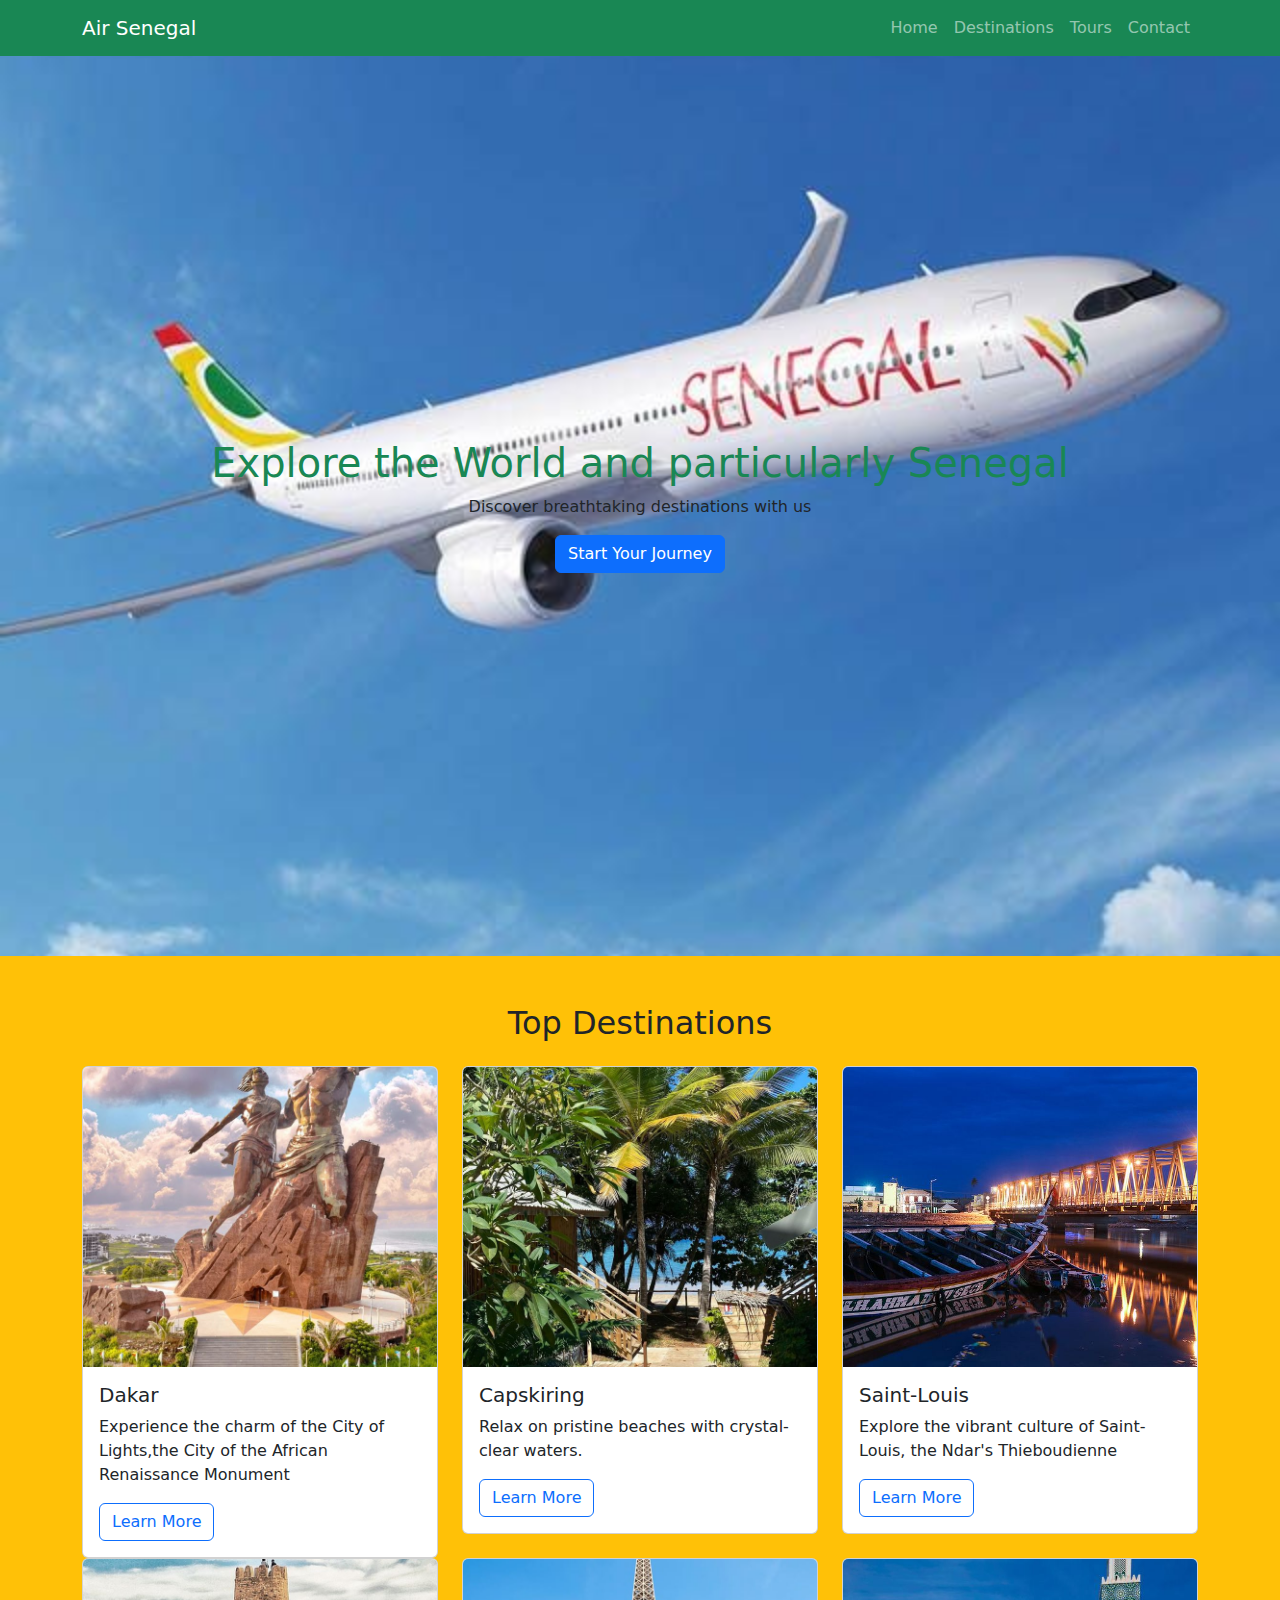
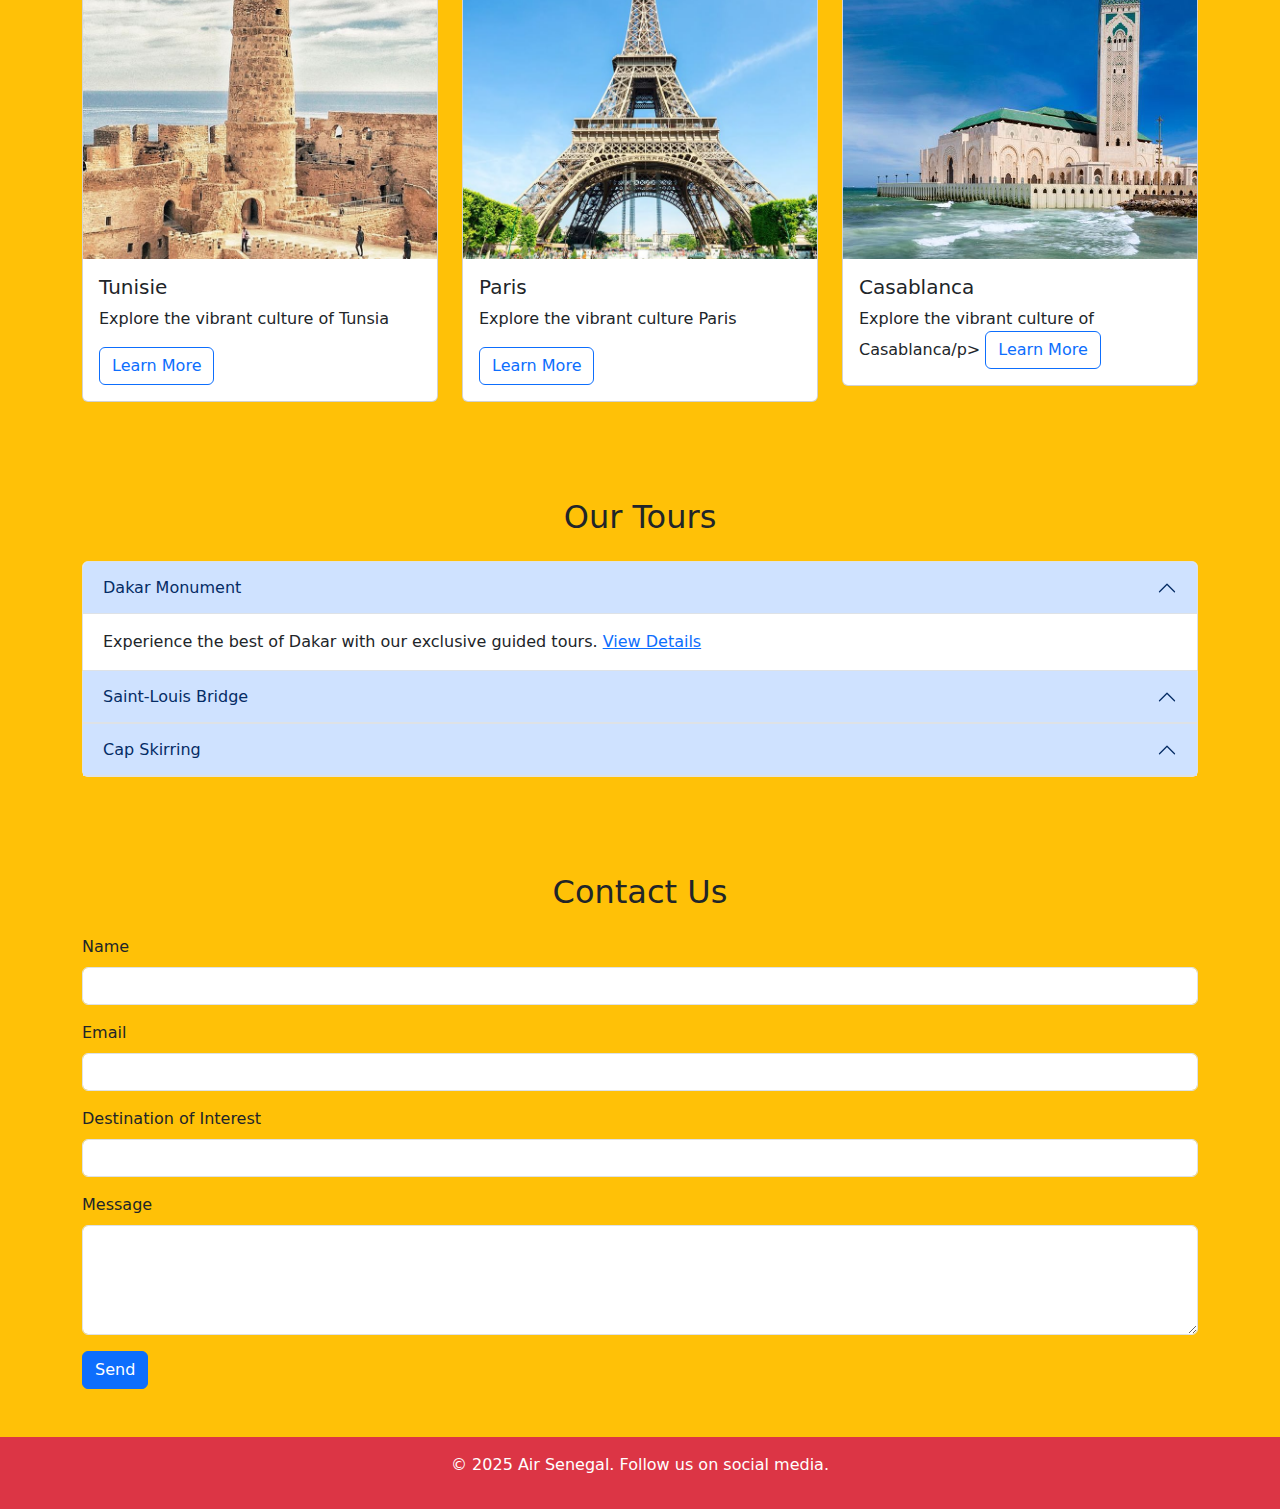
==== Agency_travel/index.html @ ef2d802b "Creating the first version of my travel agency air sengal website version 1.0" ====
<!DOCTYPE html>
<html lang="en">
<head>
    <meta charset="UTF-8">
    <meta name="viewport" content="width=device-width, initial-scale=1">
    <title>Travel Agency</title>
    <link href="https://cdn.jsdelivr.net/npm/bootstrap@5.3.0/dist/css/bootstrap.min.css" rel="stylesheet">
    <link rel="stylesheet" href="styles.css">
</head>
<body class="bg-warning">
    <!-- Navbar -->
    <nav class="navbar navbar-expand-lg navbar-dark bg-success">
        <div class="container">
            <a class="navbar-brand" href="#">Air Senegal</a>
            <button class="navbar-toggler" type="button" data-bs-toggle="collapse" data-bs-target="#navbarNav">
                <span class="navbar-toggler-icon"></span>
            </button>
            <div class="collapse navbar-collapse" id="navbarNav">
                <ul class="navbar-nav ms-auto">
                    <li class="nav-item"><a class="nav-link" href="#home">Home</a></li>
                    <li class="nav-item"><a class="nav-link" href="#destinations">Destinations</a></li>
                    <li class="nav-item"><a class="nav-link" href="#tours">Tours</a></li>
                    <li class="nav-item"><a class="nav-link" href="#contact">Contact</a></li>
                </ul>
            </div>
        </div>
    </nav>

    <!-- Hero Section -->
    <header id="home" class="vh-100 d-flex align-items-center justify-content-center text-center text-success" style="background: url('./image/airsenegal.jfif') no-repeat center center/cover;">
        <div>
            <h1>Explore the World and particularly Senegal</h1>
            <p class="text-dark">Discover breathtaking destinations with us</p>
            <a href="#destinations" class="btn btn-primary">Start Your Journey</a>
        </div>
    </header>

    <!-- Destinations Section -->
    <section id="destinations" class="py-5">
        <div class="container">
            <h2 class="text-center mb-4">Top Destinations</h2>
            <div class="row">
                <div class="col-md-4">
                    <div class="card">
                        <img src="./image/dakar.jfif" class="card-img-top" alt="Dakar">
                        <div class="card-body">
                            <h5 class="card-title">Dakar</h5>
                            <p class="card-text">Experience the charm of the City of Lights,the City of the African Renaissance Monument</p>
                            <a href="#" class="btn btn-outline-primary">Learn More</a>
                        </div>
                    </div>
                </div>
                <div class="col-md-4">
                    <div class="card">
                        <img src="./image/capskirring.jfif" class="card-img-top" alt="Cap Skirring">
                        <div class="card-body">
                            <h5 class="card-title">Capskiring</h5>
                            <p class="card-text">Relax on pristine beaches with crystal-clear waters.</p>
                            <a href="#" class="btn btn-outline-primary">Learn More</a>
                        </div>
                    </div>
                </div>
                <div class="col-md-4">
                    <div class="card">
                        <img src="./image/saint-louis.jfif" class="card-img-top" alt="Saint-Louis">
                        <div class="card-body">
                            <h5 class="card-title">Saint-Louis</h5>
                            <p class="card-text">Explore the vibrant culture of Saint-Louis, the Ndar's Thieboudienne</p>
                            <a href="#" class="btn btn-outline-primary">Learn More</a>
                        </div>
                    </div>
                </div>

                <div class="col-md-4">
                    <div class="card">
                        <img src="./image/tunisie.jfif" class="card-img-top" alt="Tunisie">
                        <div class="card-body">
                            <h5 class="card-title">Tunisie</h5>
                            <p class="card-text">Explore the vibrant culture of Tunsia</p>
                            <a href="#" class="btn btn-outline-primary">Learn More</a>
                        </div>
                    </div>
                </div>
                <div class="col-md-4">
                    <div class="card">
                        <img src="./image/paris.jfif" class="card-img-top" alt="Paris">
                        <div class="card-body">
                            <h5 class="card-title">Paris</h5>
                            <p class="card-text">Explore the vibrant culture Paris</p>
                            <a href="#" class="btn btn-outline-primary">Learn More</a>
                        </div>
                    </div>
                </div>
                <div class="col-md-4">
                    <div class="card">
                        <img src="./image/casablanca.jfif" class="card-img-top" alt="Casablanca">
                        <div class="card-body">
                            <h5 class="card-title">Casablanca</h5>
                            <p class="card-text">Explore the vibrant culture of Casablanca/p>
                            <a href="#" class="btn btn-outline-primary">Learn More</a>
                        </div>
                    </div>
                </div>



            </div>
        </div>
    </section>

    <!-- Tours Section -->
    <section id="tours" class="py-5 ">
        <div class="container">
            <h2 class="text-center mb-4">Our Tours</h2>
            <div class="accordion" id="toursAccordion">
                <div class="accordion-item">
                    <h2 class="accordion-header">
                        <button class="accordion-button" type="button" data-bs-toggle="collapse" data-bs-target="#tour1">Dakar Monument</button>
                    </h2>
                    <div id="tour1" class="accordion-collapse collapse show" data-bs-parent="#toursAccordion">
                        <div class="accordion-body">Experience the best of Dakar with our exclusive guided tours. <a href="#">View Details</a></div>
                    </div>
                </div>
                <div class="accordion-item">
                    <h2 class="accordion-header">
                        <button class="accordion-button" type="button" data-bs-toggle="collapse" data-bs-target="#tour2">Saint-Louis Bridge</button>
                    </h2>
                    <div id="tour2" class="accordion-collapse collapse" data-bs-parent="#toursAccordion">
                        <div class="accordion-body">Enjoy luxury resorts in the city of water. <a href="#">View Details</a></div>
                    </div>
                </div>
                <div class="accordion-item">
                    <h2 class="accordion-header">
                        <button class="accordion-button" type="button" data-bs-toggle="collapse" data-bs-target="#tour2">Cap Skirring</button>
                    </h2>
                    <div id="tour2" class="accordion-collapse collapse" data-bs-parent="#toursAccordion">
                        <div class="accordion-body">Enjoy our city  <a href="#">View Details</a></div>
                    </div>
                </div>
            </div>
        </div>
    </section>

    <!-- Contact Form -->
    <section id="contact" class="py-5">
        <div class="container">
            <h2 class="text-center mb-4">Contact Us</h2>
            <form>
                <div class="mb-3">
                    <label class="form-label">Name</label>
                    <input type="text" class="form-control" required>
                </div>
                <div class="mb-3">
                    <label class="form-label">Email</label>
                    <input type="email" class="form-control" required>
                </div>
                <div class="mb-3">
                    <label class="form-label">Destination of Interest</label>
                    <input type="text" class="form-control">
                </div>
                <div class="mb-3">
                    <label class="form-label">Message</label>
                    <textarea class="form-control" rows="4" required></textarea>
                </div>
                <button type="submit" class="btn btn-primary">Send</button>
            </form>
        </div>
    </section>

    <!-- Footer -->
    <footer class="bg-danger text-white text-center py-3">
        <p>&copy; 2025 Air Senegal. Follow us on social media.</p>
    </footer>

    <script src="https://cdn.jsdelivr.net/npm/bootstrap@5.3.0/dist/js/bootstrap.bundle.min.js"></script>
</body>
</html>
---- Agency_travel/styles.css ----
.card-img-top{
    width:100%;
    height: 300px;
    object-fit: cover;
}
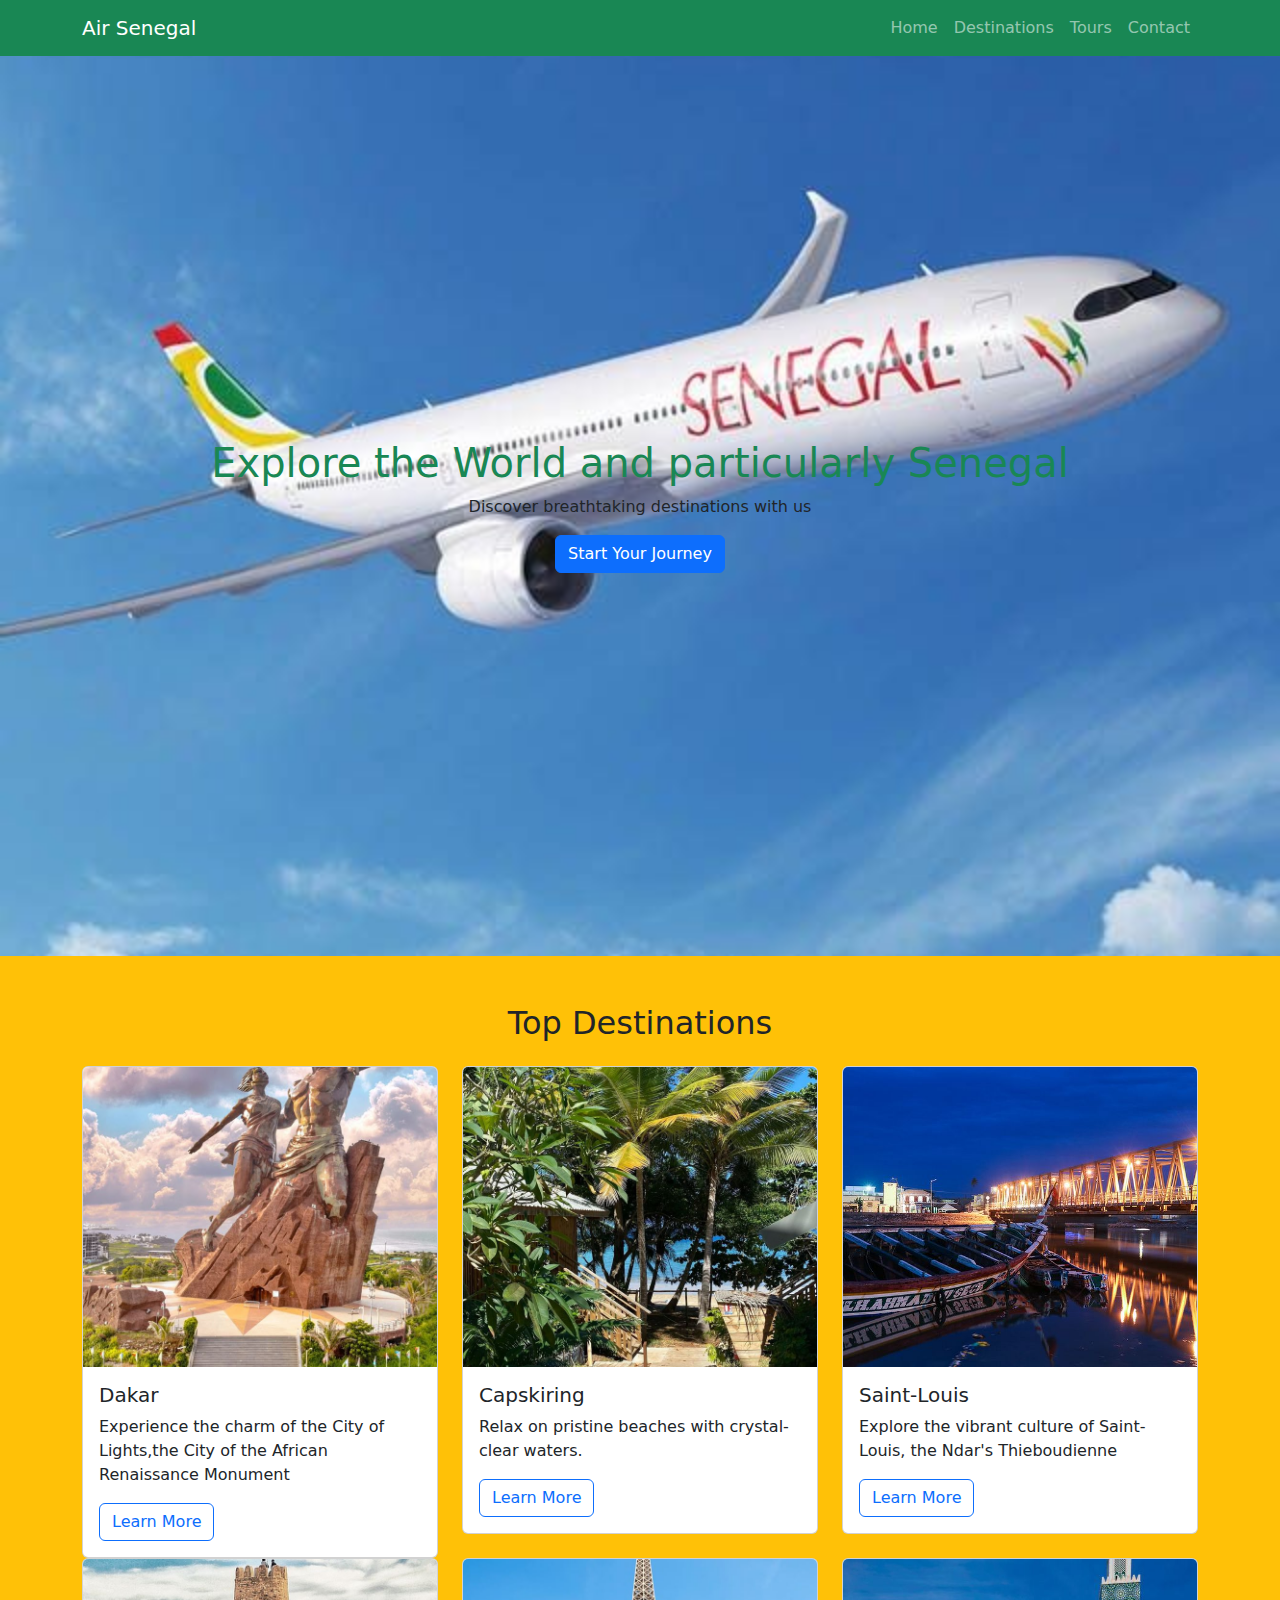
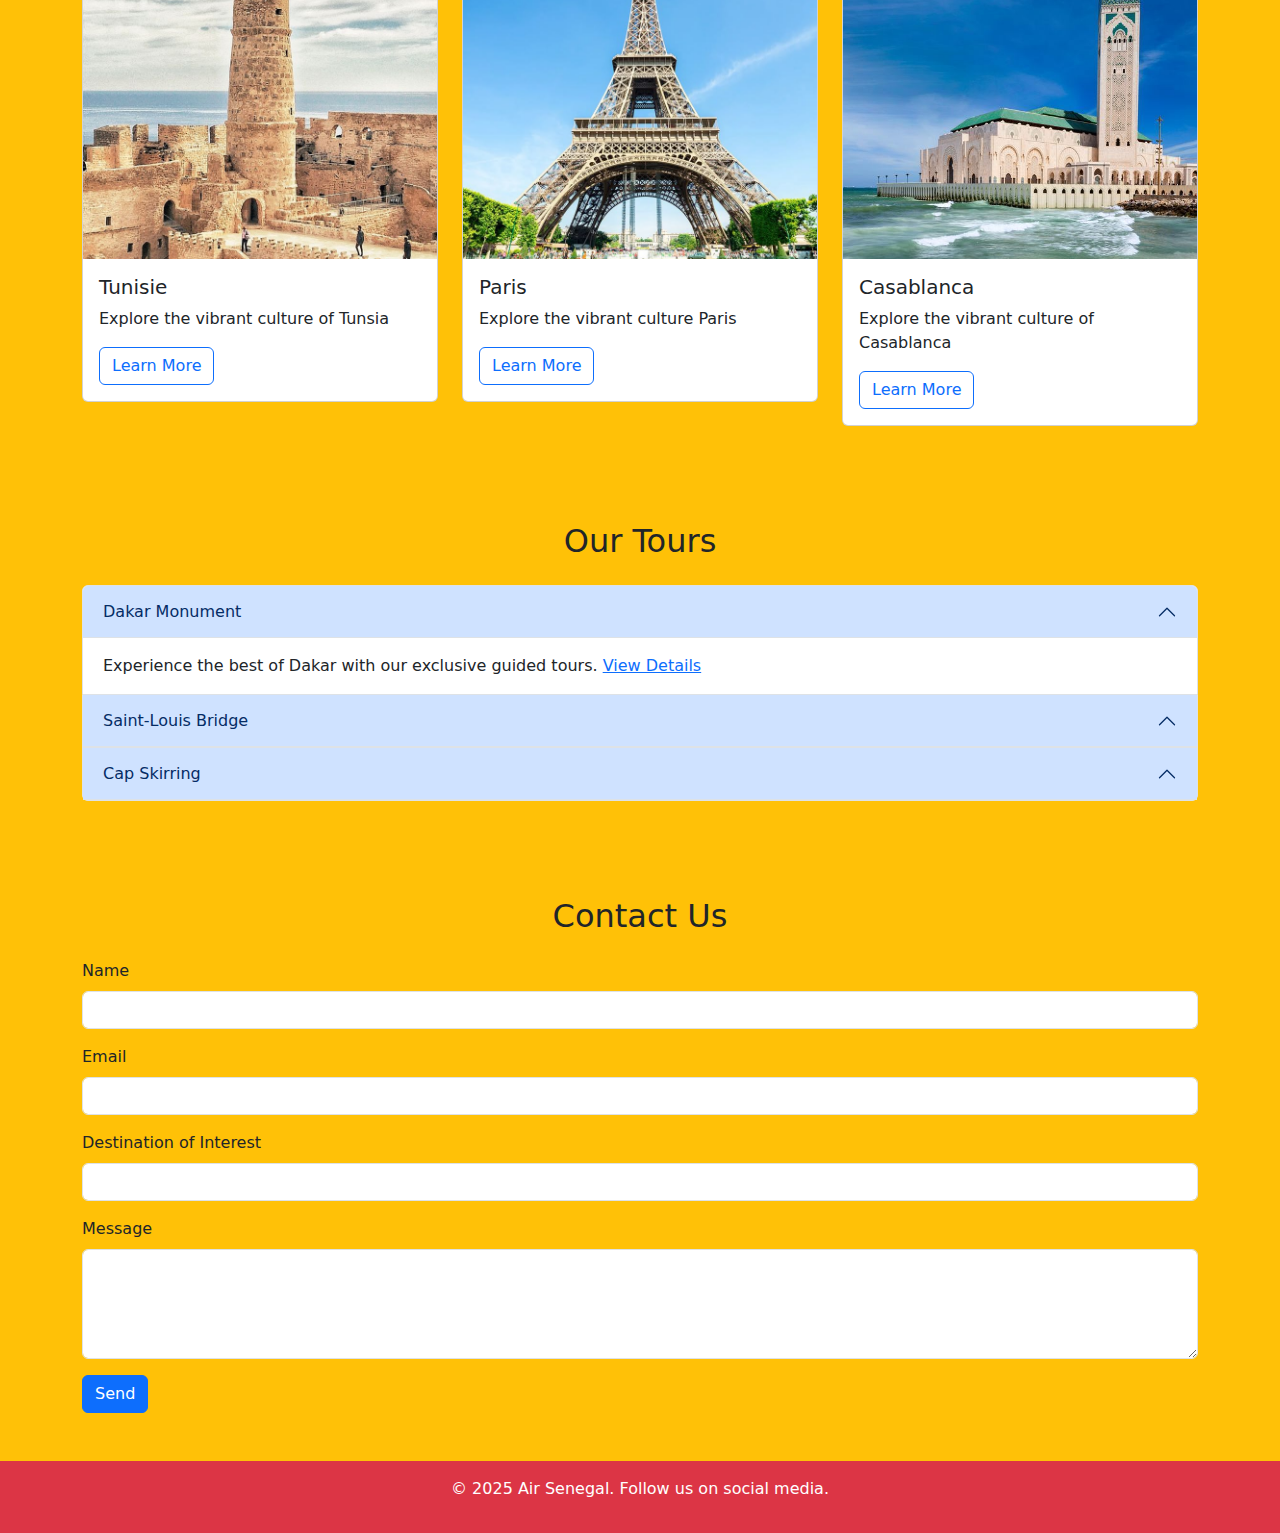
==== commit 009bd2d4: "Changing the name of my restaurant to SenThieb" ====
--- a/Agency_travel/index.html
+++ b/Agency_travel/index.html
@@ -96,7 +96,7 @@
                         <img src="./image/casablanca.jfif" class="card-img-top" alt="Casablanca">
                         <div class="card-body">
                             <h5 class="card-title">Casablanca</h5>
-                            <p class="card-text">Explore the vibrant culture of Casablanca/p>
+                            <p class="card-text">Explore the vibrant culture of Casablanca</p>
                             <a href="#" class="btn btn-outline-primary">Learn More</a>
                         </div>
                     </div>
